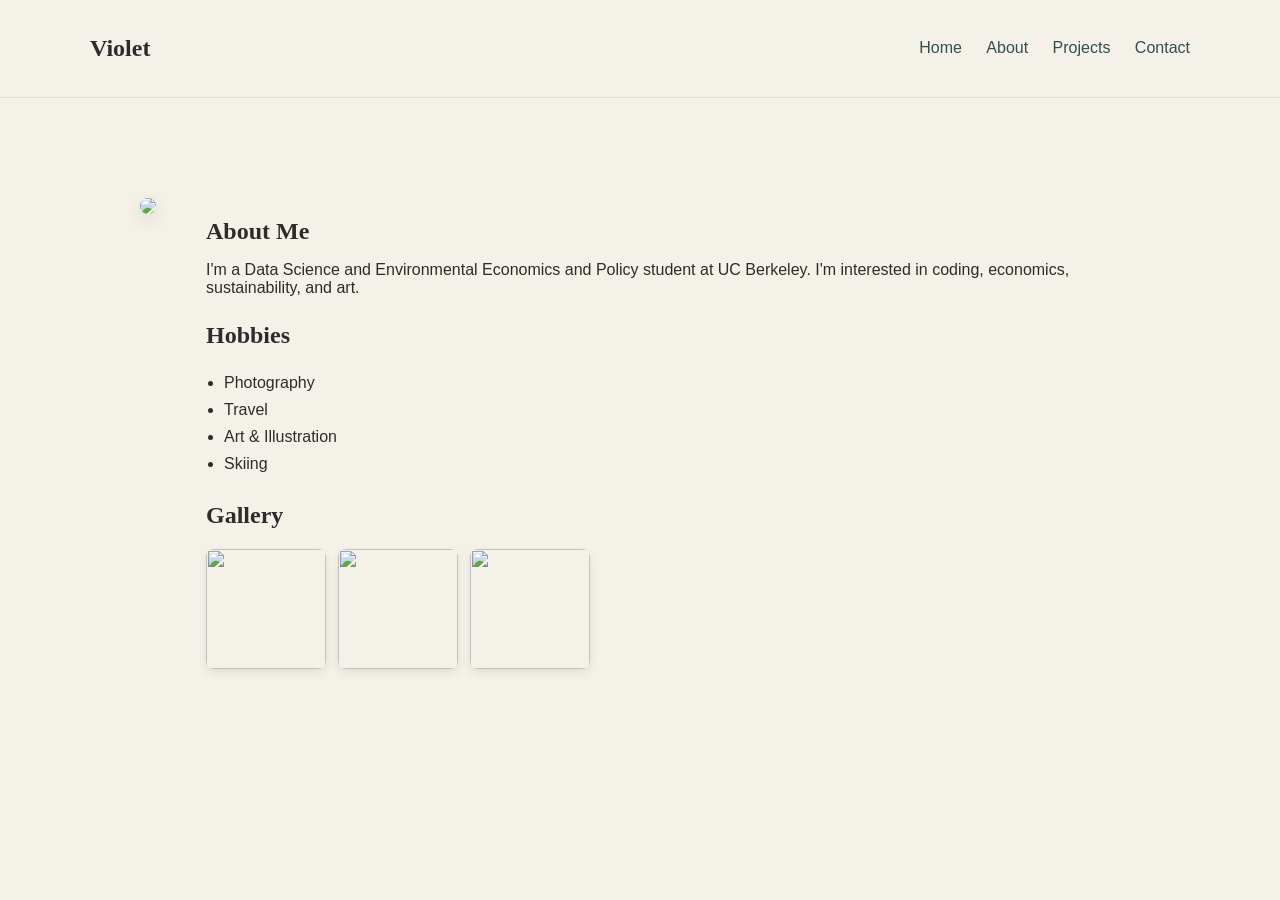
==== about.html @ 05b84b84 "Finished First Version" ====
<!DOCTYPE html>
<html lang="en">
    <head>
        <meta charset="UTF-8">
        <meta name="viewport" content="width=device-width, initial-scale=1.0">
        <title>About Violet</title>
        <link rel="stylesheet" href="style.css">
    </head>

    <body>
        <header class="navbar">
        <div class="nav-container">

        <h2 class="logo">Violet</h2>

        <nav>
        <a href="index.html">Home</a>
        <a href="about.html">About</a>
        <a href="index.html#projects">Projects</a>
        <a href="index.html#contact">Contact</a>
        </nav>

        </div>
        </header>
        <section class="about-container">
            <div class="about-left">
            <img src="images/profile.jpg" class="about-photo">
            </div>
            <div class="about-right">
            <h1>About Me</h1>
            <p>
                I'm a Data Science and Environmental Economics and Policy student at UC Berkeley.
                I'm interested in coding, economics, sustainability, and art.
            </p>
            <h2>Hobbies</h2>
            <ul>
                <li>Photography</li>
                <li>Travel</li>
                <li>Art & Illustration</li>
                <li>Skiing</li>
            </ul>
            <h2>Gallery</h2>
            <div class="gallery">
                <img src="images/hobby1.jpg">
                <img src="images/hobby2.jpg">
                <img src="images/hobby3.jpg">
            </div>
            </div>
        </section>
    </body>
</html>
---- style.css ----
body{
  margin:0;
  font-family: "Inter", sans-serif;
  background:#f4f1e8;
  color:#2c2c2c;
}

.navbar{
  position:sticky;
  top:0;
  background:rgba(244,241,232,0.85);
  backdrop-filter: blur(8px);
  border-bottom:1px solid #ddd;
}

.nav-container{
  max-width:1100px;
  margin:auto;
  display:flex;
  justify-content:space-between;
  align-items:center;
  padding:15px 20px;
}

.logo{
  font-family: Georgia, serif;
  font-weight:600;
}

nav a{
  margin-left:20px;
  text-decoration:none;
  color:#2f4f4f;
  font-weight:500;
}

nav a:hover{
  color:#5c7c74;
}

.hero{
  text-align:center;
  padding:100px 20px 60px 20px;
}

.profile{
  width:170px;
  border-radius:50%;
  margin-bottom:20px;
  border:4px solid white;
  box-shadow:0 5px 20px rgba(0,0,0,0.1);
}

.hero h1{
  font-family: Georgia, serif;
  font-size:42px;
  margin-bottom:10px;
}

.hero p{
  max-width:550px;
  margin:auto;
  line-height:1.6;
}

.socials{
  margin-top:25px;
}

.socials a{
  margin:0 10px;
  text-decoration:none;
  background:#e6ebe6;
  padding:8px 14px;
  border-radius:6px;
  color:#2c2c2c;
  font-size:14px;
}

.socials a:hover{
  background:#cfd8cf;
}

#projects{
  max-width:1100px;
  margin:auto;
  padding:60px 20px;
}

#projects h2{
  font-family: Georgia, serif;
  margin-bottom:30px;
}

.project-grid{
  display:grid;
  grid-template-columns:repeat(auto-fit,minmax(260px,1fr));
  gap:30px;
}

.project-card{
  background:#faf7f0;
  border:1px solid #ddd;
  border-radius:10px;
  padding:18px;
  box-shadow:0 4px 14px rgba(0,0,0,0.08);
  transition:0.25s;
}

.project-card:hover{
  transform:translateY(-4px);
  box-shadow:0 10px 22px rgba(0,0,0,0.12);
}

.project-card img{
  width:100%;
  border-radius:8px;
  margin-bottom:12px;
}

.project-card h3{
  font-family: Georgia, serif;
  margin-bottom:8px;
}

.project-card ul{
  padding-left:18px;
  line-height:1.6;
}

#contact{
  background:#eef3ef;
  padding:60px 20px;
}

#contact h2{
  text-align:center;
  font-family: Georgia, serif;
  margin-bottom:25px;
}

form{
  max-width:500px;
  margin:auto;
  display:flex;
  flex-direction:column;
  gap:12px;
}

input, textarea{
  padding:10px;
  border-radius:6px;
  border:1px solid #ccc;
  font-family:inherit;
}

textarea{
  height:120px;
}

button{
  padding:12px;
  border:none;
  border-radius:6px;
  background:#4f6f64;
  color:white;
  font-size:15px;
  cursor:pointer;
}

button:hover{
  background:#3f5b52;
}

.about-container{
  max-width:1000px;
  margin:80px auto;
  display:flex;
  gap:50px;
  padding:20px;
  align-items:flex-start;
}

.about-photo{
  width:240px;
  border-radius:12px;
  box-shadow:0 6px 20px rgba(0,0,0,0.12);
}

.about-right{
  flex:1;
}

.about-right h1{
  font-family: Georgia, serif;
  margin-bottom:15px;
}

.about-right h2{
  margin-top:25px;
  font-family: Georgia, serif;
}

.about-right ul{
  padding-left:18px;
  line-height:1.7;
}

.gallery{
  display:flex;
  gap:12px;
  margin-top:15px;
}

.gallery img{
  width:120px;
  height:120px;
  object-fit:cover;
  border-radius:8px;
  box-shadow:0 4px 10px rgba(0,0,0,0.08);
  transition:0.2s;
}

.gallery img:hover{
  transform:scale(1.05);
}
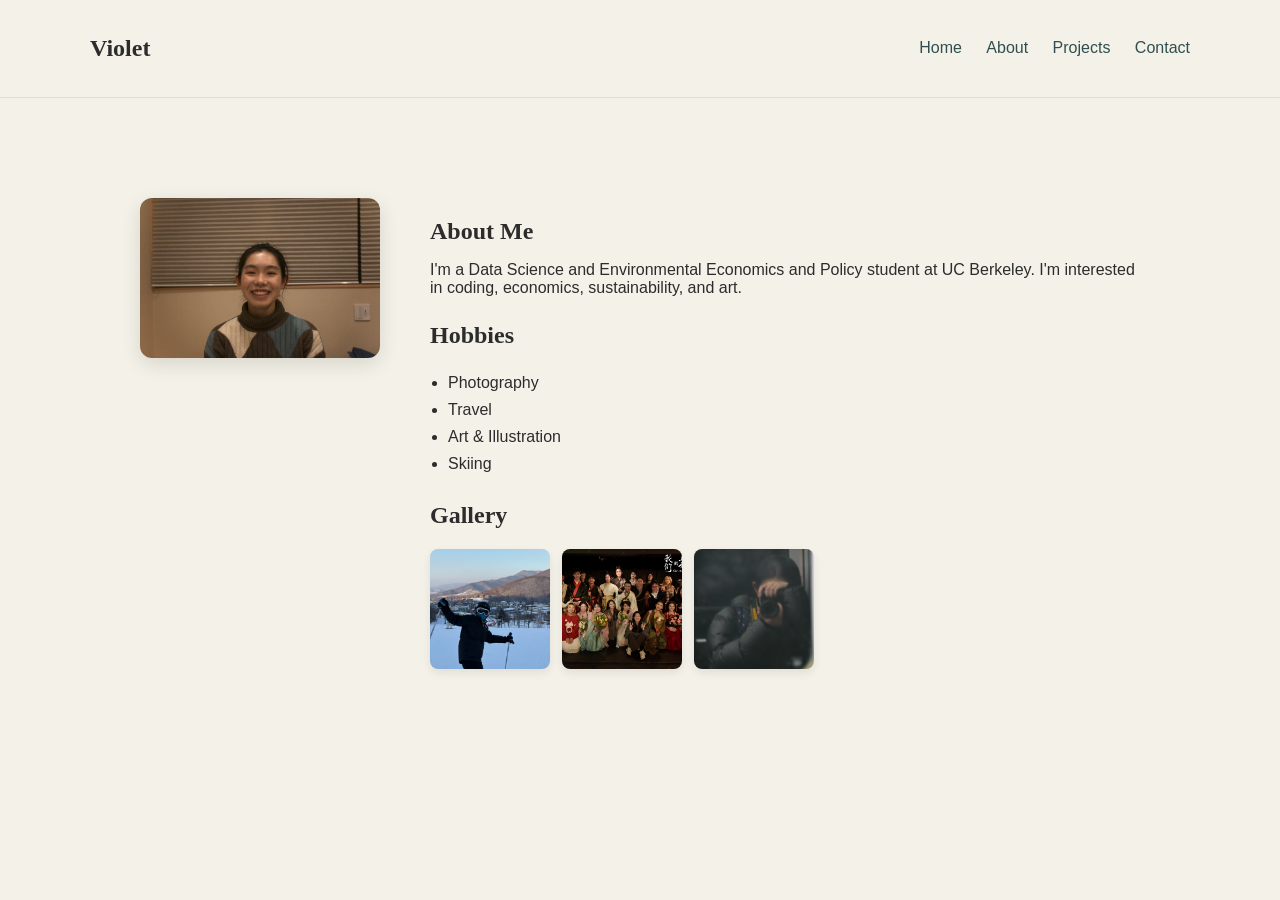
==== commit e8eb6834: "Finished Second Version" ====
--- a/about.html
+++ b/about.html
@@ -24,7 +24,7 @@
         </header>
         <section class="about-container">
             <div class="about-left">
-            <img src="images/profile.jpg" class="about-photo">
+            <img src="profile.jpg" class="about-photo">
             </div>
             <div class="about-right">
             <h1>About Me</h1>
@@ -41,9 +41,9 @@
             </ul>
             <h2>Gallery</h2>
             <div class="gallery">
-                <img src="images/hobby1.jpg">
-                <img src="images/hobby2.jpg">
-                <img src="images/hobby3.jpg">
+                <img src="hobby1.jpg">
+                <img src="hobby2.jpg">
+                <img src="hobby3.jpg">
             </div>
             </div>
         </section>
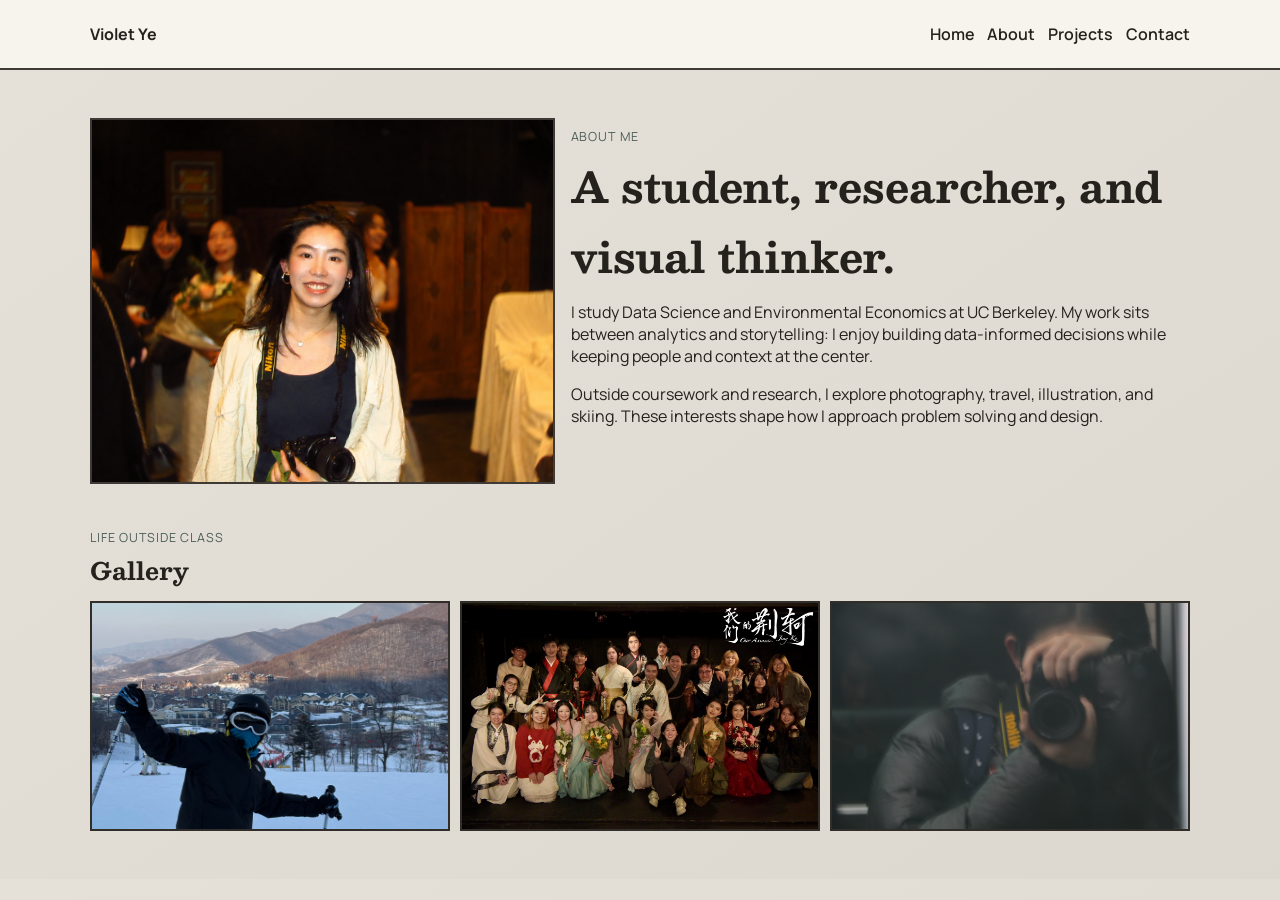
==== commit 986e5282: "Update profile headshot" ====
--- a/about.html
+++ b/about.html
@@ -1,51 +1,56 @@
-<!DOCTYPE html>
-<html lang="en">
-    <head>
-        <meta charset="UTF-8">
-        <meta name="viewport" content="width=device-width, initial-scale=1.0">
-        <title>About Violet</title>
-        <link rel="stylesheet" href="style.css">
-    </head>
-
-    <body>
-        <header class="navbar">
-        <div class="nav-container">
-
-        <h2 class="logo">Violet</h2>
-
-        <nav>
-        <a href="index.html">Home</a>
-        <a href="about.html">About</a>
-        <a href="index.html#projects">Projects</a>
-        <a href="index.html#contact">Contact</a>
-        </nav>
-
-        </div>
-        </header>
-        <section class="about-container">
-            <div class="about-left">
-            <img src="profile.jpg" class="about-photo">
-            </div>
-            <div class="about-right">
-            <h1>About Me</h1>
-            <p>
-                I'm a Data Science and Environmental Economics and Policy student at UC Berkeley.
-                I'm interested in coding, economics, sustainability, and art.
-            </p>
-            <h2>Hobbies</h2>
-            <ul>
-                <li>Photography</li>
-                <li>Travel</li>
-                <li>Art & Illustration</li>
-                <li>Skiing</li>
-            </ul>
-            <h2>Gallery</h2>
-            <div class="gallery">
-                <img src="hobby1.jpg">
-                <img src="hobby2.jpg">
-                <img src="hobby3.jpg">
-            </div>
-            </div>
-        </section>
-    </body>
-</html>
+<!DOCTYPE html>
+<html lang="en">
+  <head>
+    <meta charset="UTF-8">
+    <meta name="viewport" content="width=device-width, initial-scale=1.0">
+    <title>About Violet Ye</title>
+    <meta name="description" content="Learn more about Violet Ye's background, interests, and creative perspective.">
+    <link rel="stylesheet" href="style.css">
+    <script defer src="script.js"></script>
+  </head>
+  <body>
+    <header class="navbar">
+      <div class="nav-container">
+        <a class="logo" href="index.html">Violet Ye</a>
+        <nav class="nav-links" aria-label="Main navigation">
+          <a href="index.html">Home</a>
+          <a href="about.html">About</a>
+          <a href="index.html#vault">Projects</a>
+          <a href="index.html#contact">Contact</a>
+        </nav>
+      </div>
+    </header>
+
+    <main>
+      <section class="about-container reveal">
+        <div class="about-left">
+          <img src="Daily Headshot2.jpg" alt="Violet Ye portrait" class="about-photo">
+        </div>
+        <div class="about-right">
+          <p class="eyebrow">About Me</p>
+          <h1>A student, researcher, and visual thinker.</h1>
+          <p>
+            I study Data Science and Environmental Economics at UC Berkeley. My work sits between analytics and storytelling:
+            I enjoy building data-informed decisions while keeping people and context at the center.
+          </p>
+          <p>
+            Outside coursework and research, I explore photography, travel, illustration, and skiing.
+            These interests shape how I approach problem solving and design.
+          </p>
+        </div>
+      </section>
+
+      <section class="section reveal">
+        <div class="section-head">
+          <p class="eyebrow">Life Outside Class</p>
+          <h2>Gallery</h2>
+        </div>
+        <div class="gallery">
+          <img src="hobby1.jpg" alt="Hobby photo 1">
+          <img src="hobby2.jpg" alt="Hobby photo 2">
+          <img src="hobby3.jpg" alt="Hobby photo 3">
+        </div>
+      </section>
+    </main>
+  </body>
+</html>
--- a/style.css
+++ b/style.css
@@ -1,226 +1,472 @@
-body{
-  margin:0;
-  font-family: "Inter", sans-serif;
-  background:#f4f1e8;
-  color:#2c2c2c;
-}
-
-.navbar{
-  position:sticky;
-  top:0;
-  background:rgba(244,241,232,0.85);
-  backdrop-filter: blur(8px);
-  border-bottom:1px solid #ddd;
-}
-
-.nav-container{
-  max-width:1100px;
-  margin:auto;
-  display:flex;
-  justify-content:space-between;
-  align-items:center;
-  padding:15px 20px;
-}
-
-.logo{
-  font-family: Georgia, serif;
-  font-weight:600;
-}
-
-nav a{
-  margin-left:20px;
-  text-decoration:none;
-  color:#2f4f4f;
-  font-weight:500;
-}
-
-nav a:hover{
-  color:#5c7c74;
-}
-
-.hero{
-  text-align:center;
-  padding:100px 20px 60px 20px;
-}
-
-.profile{
-  width:170px;
-  border-radius:50%;
-  margin-bottom:20px;
-  border:4px solid white;
-  box-shadow:0 5px 20px rgba(0,0,0,0.1);
-}
-
-.hero h1{
-  font-family: Georgia, serif;
-  font-size:42px;
-  margin-bottom:10px;
-}
-
-.hero p{
-  max-width:550px;
-  margin:auto;
-  line-height:1.6;
-}
-
-.socials{
-  margin-top:25px;
-}
-
-.socials a{
-  margin:0 10px;
-  text-decoration:none;
-  background:#e6ebe6;
-  padding:8px 14px;
-  border-radius:6px;
-  color:#2c2c2c;
-  font-size:14px;
-}
-
-.socials a:hover{
-  background:#cfd8cf;
-}
-
-#projects{
-  max-width:1100px;
-  margin:auto;
-  padding:60px 20px;
-}
-
-#projects h2{
-  font-family: Georgia, serif;
-  margin-bottom:30px;
-}
-
-.project-grid{
-  display:grid;
-  grid-template-columns:repeat(auto-fit,minmax(260px,1fr));
-  gap:30px;
-}
-
-.project-card{
-  background:#faf7f0;
-  border:1px solid #ddd;
-  border-radius:10px;
-  padding:18px;
-  box-shadow:0 4px 14px rgba(0,0,0,0.08);
-  transition:0.25s;
-}
-
-.project-card:hover{
-  transform:translateY(-4px);
-  box-shadow:0 10px 22px rgba(0,0,0,0.12);
-}
-
-.project-card img{
-  width:100%;
-  border-radius:8px;
-  margin-bottom:12px;
-}
-
-.project-card h3{
-  font-family: Georgia, serif;
-  margin-bottom:8px;
-}
-
-.project-card ul{
-  padding-left:18px;
-  line-height:1.6;
-}
-
-#contact{
-  background:#eef3ef;
-  padding:60px 20px;
-}
-
-#contact h2{
-  text-align:center;
-  font-family: Georgia, serif;
-  margin-bottom:25px;
-}
-
-form{
-  max-width:500px;
-  margin:auto;
-  display:flex;
-  flex-direction:column;
-  gap:12px;
-}
-
-input, textarea{
-  padding:10px;
-  border-radius:6px;
-  border:1px solid #ccc;
-  font-family:inherit;
-}
-
-textarea{
-  height:120px;
-}
-
-button{
-  padding:12px;
-  border:none;
-  border-radius:6px;
-  background:#4f6f64;
-  color:white;
-  font-size:15px;
-  cursor:pointer;
-}
-
-button:hover{
-  background:#3f5b52;
-}
-
-.about-container{
-  max-width:1000px;
-  margin:80px auto;
-  display:flex;
-  gap:50px;
-  padding:20px;
-  align-items:flex-start;
-}
-
-.about-photo{
-  width:240px;
-  border-radius:12px;
-  box-shadow:0 6px 20px rgba(0,0,0,0.12);
-}
-
-.about-right{
-  flex:1;
-}
-
-.about-right h1{
-  font-family: Georgia, serif;
-  margin-bottom:15px;
-}
-
-.about-right h2{
-  margin-top:25px;
-  font-family: Georgia, serif;
-}
-
-.about-right ul{
-  padding-left:18px;
-  line-height:1.7;
-}
-
-.gallery{
-  display:flex;
-  gap:12px;
-  margin-top:15px;
-}
-
-.gallery img{
-  width:120px;
-  height:120px;
-  object-fit:cover;
-  border-radius:8px;
-  box-shadow:0 4px 10px rgba(0,0,0,0.08);
-  transition:0.2s;
-}
-
-.gallery img:hover{
-  transform:scale(1.05);
-}
+@import url("https://fonts.googleapis.com/css2?family=Besley:ital,wght@0,500;0,700;1,400&family=Manrope:wght@400;500;600;700&display=swap");
+
+:root {
+  --bg: #e4e0d8;
+  --paper: #f7f4ee;
+  --ink: #25211d;
+  --muted: #766f67;
+  --line: #3f3a35;
+  --green: #245f5a;
+  --green-soft: #dbe6e2;
+  --deep: #1e1b19;
+  --red-soft: #e6c7c7;
+  --gold-soft: #ebddba;
+  --blue-soft: #c7d3e6;
+}
+
+* {
+  box-sizing: border-box;
+}
+
+html {
+  scroll-behavior: smooth;
+}
+
+body {
+  margin: 0;
+  background: linear-gradient(145deg, #e5e1d9 0%, #ddd8cf 100%);
+  color: var(--ink);
+  font-family: "Manrope", sans-serif;
+}
+
+h1,
+h2,
+h3,
+h4 {
+  margin: 0;
+  font-family: "Besley", serif;
+}
+
+.dashboard-shell {
+  min-height: 100vh;
+  display: grid;
+  grid-template-columns: 230px minmax(0, 1fr);
+  gap: 0.9rem;
+  padding: 0.9rem;
+}
+
+.sidebar {
+  background: linear-gradient(180deg, #2f6a64 0%, #295e58 100%);
+  color: #f3f1ec;
+  border: 2px solid #213f3c;
+  padding: 1.1rem;
+  display: flex;
+  flex-direction: column;
+  min-height: calc(100vh - 1.8rem);
+}
+
+.brand h1 {
+  font-size: 1.5rem;
+}
+
+.brand p {
+  margin: 0.2rem 0 0;
+  color: #b7ccc6;
+  font-size: 0.78rem;
+  letter-spacing: 0.08em;
+  text-transform: uppercase;
+}
+
+.side-nav {
+  margin-top: 1.3rem;
+  display: grid;
+  gap: 0.32rem;
+}
+
+.side-nav a {
+  color: #eef3f1;
+  text-decoration: none;
+  font-weight: 600;
+  font-size: 0.93rem;
+  border: 1px solid transparent;
+  padding: 0.55rem 0.6rem;
+}
+
+.side-nav a:hover {
+  border-color: #b3c8c1;
+  background: rgba(255, 255, 255, 0.06);
+}
+
+.side-cta {
+  margin-top: auto;
+  text-decoration: none;
+  color: #eff4f2;
+  border: 1px solid #8fb2ab;
+  text-align: center;
+  padding: 0.62rem 0.8rem;
+  font-weight: 700;
+  font-size: 0.86rem;
+}
+
+.dashboard-main {
+  display: grid;
+  gap: 0.75rem;
+}
+
+.top-head,
+.panel,
+.metric-card {
+  background: var(--paper);
+  border: 2px solid var(--line);
+}
+
+.top-head {
+  padding: 1rem 1.1rem;
+  display: flex;
+  justify-content: space-between;
+  align-items: center;
+  gap: 0.9rem;
+}
+
+.kicker {
+  margin: 0;
+  color: var(--muted);
+  font-size: 0.76rem;
+  font-style: italic;
+}
+
+.top-head h2 {
+  margin-top: 0.25rem;
+  font-size: clamp(1.15rem, 2.4vw, 2rem);
+}
+
+.head-actions {
+  display: flex;
+  gap: 0.5rem;
+}
+
+.vault-btn {
+  text-decoration: none;
+  border: 2px solid #1c1a17;
+  background: #1d1a18;
+  color: #f8f4ee;
+  font-weight: 700;
+  font-size: 0.8rem;
+  padding: 0.55rem 0.75rem;
+  cursor: pointer;
+}
+
+.vault-btn-light {
+  background: transparent;
+  color: #1c1a17;
+}
+
+.metric-grid {
+  display: grid;
+  grid-template-columns: repeat(4, minmax(0, 1fr));
+  gap: 0.62rem;
+}
+
+.metric-card {
+  padding: 0.82rem 0.85rem;
+}
+
+.metric-dark {
+  background: linear-gradient(135deg, #24201e 0%, #1a2624 100%);
+  color: #f2ece4;
+}
+
+.metric-label {
+  margin: 0;
+  font-size: 0.76rem;
+  color: var(--muted);
+  text-transform: uppercase;
+  letter-spacing: 0.04em;
+}
+
+.metric-dark .metric-label {
+  color: #b4c7c3;
+}
+
+.metric-card h3 {
+  margin-top: 0.32rem;
+  font-size: 1.3rem;
+}
+
+.metric-sub {
+  margin: 0.22rem 0 0;
+  font-size: 0.84rem;
+}
+
+.panel-row {
+  display: grid;
+  grid-template-columns: minmax(0, 2fr) minmax(0, 1fr);
+  gap: 0.62rem;
+}
+
+.panel {
+  padding: 0.9rem;
+}
+
+.panel-head {
+  margin-bottom: 0.8rem;
+  border-bottom: 1px dashed #797166;
+  padding-bottom: 0.5rem;
+}
+
+.panel-head h3 {
+  font-size: 1.2rem;
+}
+
+.ledger-list {
+  display: grid;
+  gap: 0.65rem;
+}
+
+.ledger-item {
+  border: 1px solid #9f9688;
+  background: #f2efe8;
+  padding: 0.68rem;
+}
+
+.entry-title {
+  margin: 0;
+  font-weight: 700;
+}
+
+.entry-meta {
+  margin: 0.15rem 0 0;
+  color: #666056;
+  font-size: 0.82rem;
+}
+
+.entry-note {
+  margin: 0.35rem 0 0;
+  font-size: 0.9rem;
+}
+
+.log-list {
+  margin: 0;
+  padding: 0;
+  list-style: none;
+  border: 1px solid #90887b;
+}
+
+.log-list li {
+  display: flex;
+  justify-content: space-between;
+  gap: 0.6rem;
+  padding: 0.56rem 0.62rem;
+  border-bottom: 1px solid #d7d0c3;
+  font-size: 0.86rem;
+}
+
+.log-list b {
+  color: #2f635e;
+}
+
+.bar-group {
+  display: grid;
+  gap: 0.75rem;
+}
+
+.bar-label {
+  display: block;
+  font-size: 0.84rem;
+  margin-bottom: 0.33rem;
+  color: #544d44;
+}
+
+.bar-track {
+  width: 100%;
+  height: 18px;
+  border: 1px solid #7e7668;
+  background: #efe9dd;
+}
+
+.bar-track i {
+  display: block;
+  height: 100%;
+  background: linear-gradient(90deg, #2a6b65 0%, #417f78 100%);
+}
+
+.vault-grid {
+  display: grid;
+  grid-template-columns: repeat(3, minmax(0, 1fr));
+  gap: 0.62rem;
+}
+
+.vault-grid article {
+  border: 1px solid #9d9589;
+  padding: 0.7rem;
+  background: #f2eee7;
+}
+
+.vault-grid h4 {
+  font-size: 1rem;
+}
+
+.vault-grid p {
+  margin: 0.35rem 0 0;
+  font-size: 0.88rem;
+}
+
+.contact-form {
+  display: grid;
+  gap: 0.46rem;
+}
+
+.contact-form label {
+  font-size: 0.84rem;
+  color: #4f483f;
+  font-weight: 700;
+}
+
+.contact-form input,
+.contact-form textarea {
+  width: 100%;
+  border: 1px solid #7c7367;
+  background: #f8f5ef;
+  padding: 0.58rem 0.64rem;
+  font: inherit;
+}
+
+.contact-form textarea {
+  min-height: 120px;
+  resize: vertical;
+}
+
+.form-status {
+  margin: 0.28rem 0 0;
+  min-height: 1.2em;
+  font-size: 0.86rem;
+}
+
+.reveal {
+  opacity: 0;
+  transform: translateY(18px);
+  transition: opacity 0.45s ease, transform 0.45s ease;
+}
+
+.reveal.visible {
+  opacity: 1;
+  transform: translateY(0);
+}
+
+.navbar {
+  background: var(--paper);
+  border-bottom: 2px solid var(--line);
+}
+
+.nav-container {
+  width: min(1100px, calc(100% - 2rem));
+  margin: 0 auto;
+  min-height: 68px;
+  display: flex;
+  justify-content: space-between;
+  align-items: center;
+}
+
+.logo {
+  text-decoration: none;
+  color: var(--ink);
+  font-weight: 700;
+}
+
+.nav-links {
+  display: flex;
+  gap: 0.8rem;
+}
+
+.nav-links a {
+  text-decoration: none;
+  color: var(--ink);
+  font-weight: 600;
+}
+
+main {
+  width: min(1100px, calc(100% - 2rem));
+  margin: 0 auto;
+}
+
+.about-container {
+  padding: 3rem 0 1.5rem;
+  display: grid;
+  grid-template-columns: minmax(0, 0.9fr) minmax(0, 1.2fr);
+  gap: 1rem;
+}
+
+.about-photo {
+  width: 100%;
+  border: 2px solid var(--line);
+}
+
+.eyebrow {
+  margin: 0;
+  text-transform: uppercase;
+  letter-spacing: 0.07em;
+  color: #4c5f58;
+  font-size: 0.78rem;
+}
+
+.about-right h1 {
+  margin-top: 0.4rem;
+  font-size: clamp(1.6rem, 3.3vw, 2.6rem);
+}
+
+.about-right p {
+  margin-top: 0.6rem;
+}
+
+.section {
+  padding: 1rem 0 3rem;
+}
+
+.section-head h2 {
+  margin-top: 0.25rem;
+}
+
+.gallery {
+  margin-top: 0.7rem;
+  display: grid;
+  grid-template-columns: repeat(3, minmax(0, 1fr));
+  gap: 0.65rem;
+}
+
+.gallery img {
+  width: 100%;
+  height: 230px;
+  object-fit: cover;
+  border: 2px solid #312d28;
+}
+
+@media (max-width: 1100px) {
+  .dashboard-shell {
+    grid-template-columns: 1fr;
+  }
+
+  .sidebar {
+    min-height: auto;
+  }
+
+  .metric-grid {
+    grid-template-columns: repeat(2, minmax(0, 1fr));
+  }
+}
+
+@media (max-width: 760px) {
+  .panel-row {
+    grid-template-columns: 1fr;
+  }
+
+  .vault-grid {
+    grid-template-columns: 1fr;
+  }
+
+  .metric-grid {
+    grid-template-columns: 1fr;
+  }
+
+  .top-head {
+    flex-direction: column;
+    align-items: flex-start;
+  }
+
+  .about-container {
+    grid-template-columns: 1fr;
+  }
+
+  .gallery {
+    grid-template-columns: 1fr;
+  }
+}
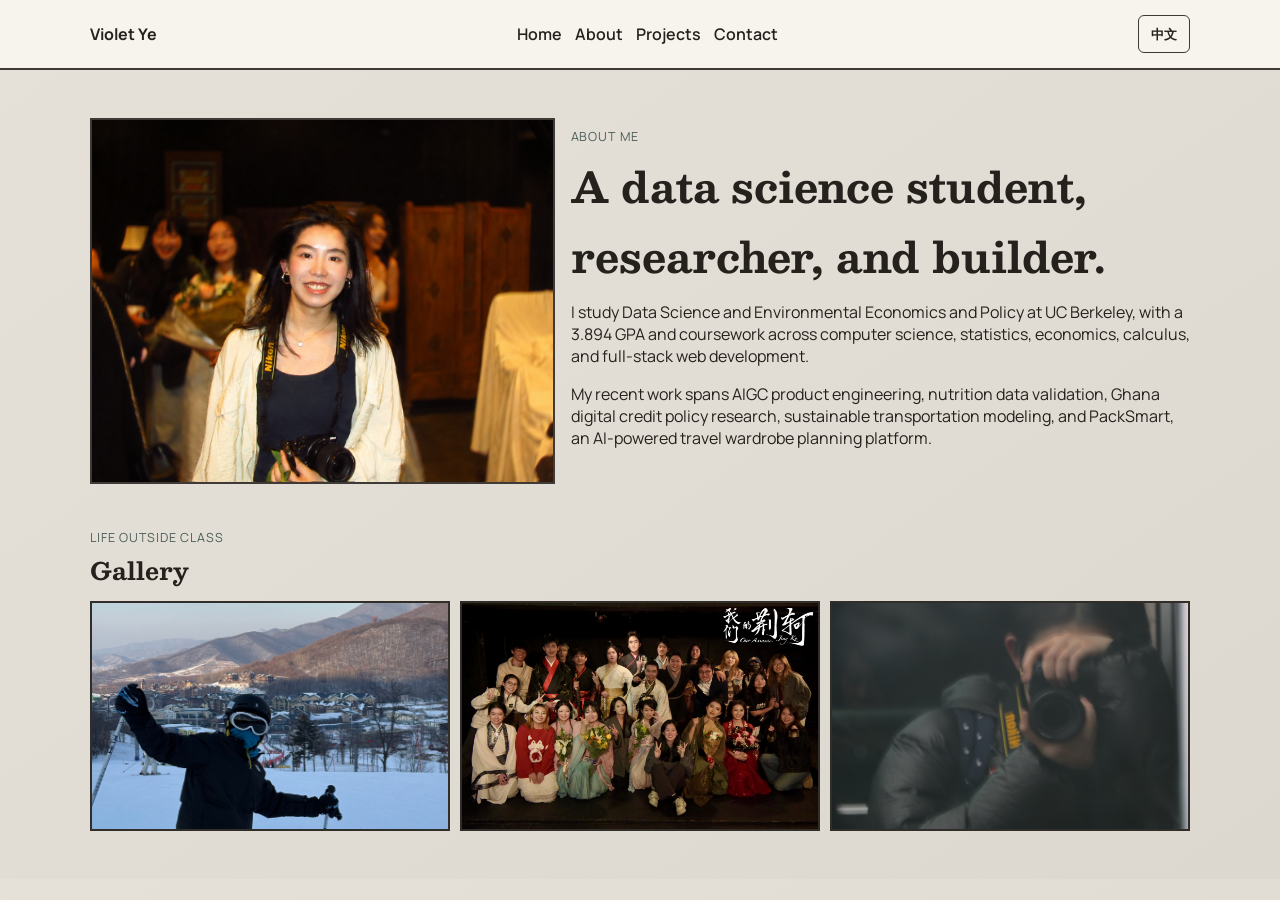
==== commit 36a3e1bf: "Update resume content and downloads" ====
--- a/about.html
+++ b/about.html
@@ -15,8 +15,8 @@
         <nav class="nav-links" aria-label="Main navigation">
           <a href="index.html">Home</a>
           <a href="about.html">About</a>
-          <a href="index.html#vault">Projects</a>
-          <a href="index.html#contact">Contact</a>
+          <a href="projects.html">Projects</a>
+          <a href="contact.html">Contact</a>
         </nav>
       </div>
     </header>
@@ -28,14 +28,14 @@
         </div>
         <div class="about-right">
           <p class="eyebrow">About Me</p>
-          <h1>A student, researcher, and visual thinker.</h1>
+          <h1>A data science student, researcher, and builder.</h1>
           <p>
-            I study Data Science and Environmental Economics at UC Berkeley. My work sits between analytics and storytelling:
-            I enjoy building data-informed decisions while keeping people and context at the center.
+            I study Data Science and Environmental Economics and Policy at UC Berkeley, with a 3.894 GPA and coursework
+            across computer science, statistics, economics, calculus, and full-stack web development.
           </p>
           <p>
-            Outside coursework and research, I explore photography, travel, illustration, and skiing.
-            These interests shape how I approach problem solving and design.
+            My recent work spans AIGC product engineering, nutrition data validation, Ghana digital credit policy research,
+            sustainable transportation modeling, and PackSmart, an AI-powered travel wardrobe planning platform.
           </p>
         </div>
       </section>
--- a/style.css
+++ b/style.css
@@ -49,10 +49,15 @@
   background: linear-gradient(180deg, #2f6a64 0%, #295e58 100%);
   color: #f3f1ec;
   border: 2px solid #213f3c;
+  border-radius: 8px;
+  box-shadow: 0 18px 40px rgba(31, 45, 41, 0.2);
   padding: 1.1rem;
   display: flex;
   flex-direction: column;
   min-height: calc(100vh - 1.8rem);
+  position: sticky;
+  top: 0.9rem;
+  align-self: start;
 }
 
 .brand h1 {
@@ -79,23 +84,84 @@
   font-weight: 600;
   font-size: 0.93rem;
   border: 1px solid transparent;
+  border-radius: 6px;
   padding: 0.55rem 0.6rem;
-}
-
-.side-nav a:hover {
+  position: relative;
+  overflow: hidden;
+  transition: background 0.22s ease, border-color 0.22s ease, transform 0.22s ease;
+}
+
+.side-nav a:hover,
+.side-nav a[aria-current="page"] {
   border-color: #b3c8c1;
   background: rgba(255, 255, 255, 0.06);
 }
 
+.side-nav a[aria-current="page"] {
+  background: rgba(255, 255, 255, 0.12);
+}
+
+.side-nav a.is-clicking {
+  transform: translateX(6px) scale(0.98);
+}
+
 .side-cta {
-  margin-top: auto;
   text-decoration: none;
   color: #eff4f2;
   border: 1px solid #8fb2ab;
+  border-radius: 6px;
   text-align: center;
   padding: 0.62rem 0.8rem;
   font-weight: 700;
   font-size: 0.86rem;
+  transition: background 0.22s ease, transform 0.22s ease;
+}
+
+.side-cta:hover {
+  background: rgba(255, 255, 255, 0.08);
+  transform: translateY(-2px);
+}
+
+.resume-links {
+  margin-top: auto;
+  display: grid;
+  gap: 0.5rem;
+}
+
+.side-cta-secondary {
+  background: rgba(255, 255, 255, 0.08);
+}
+
+.lang-toggle {
+  border: 1px solid #8fb2ab;
+  border-radius: 6px;
+  background: rgba(255, 255, 255, 0.08);
+  color: #eff4f2;
+  font: inherit;
+  font-weight: 700;
+  font-size: 0.84rem;
+  padding: 0.55rem 0.75rem;
+  cursor: pointer;
+  transition: background 0.22s ease, transform 0.22s ease;
+}
+
+.sidebar .lang-toggle {
+  margin-top: 1rem;
+}
+
+.nav-container > .lang-toggle {
+  color: var(--ink);
+  border-color: var(--line);
+  background: transparent;
+}
+
+.lang-toggle:hover {
+  background: rgba(255, 255, 255, 0.16);
+  transform: translateY(-2px);
+}
+
+.nav-container > .lang-toggle:hover {
+  background: var(--green-soft);
 }
 
 .dashboard-main {
@@ -112,8 +178,8 @@
 
 .top-head {
   padding: 1rem 1.1rem;
-  display: flex;
-  justify-content: space-between;
+  display: grid;
+  grid-template-columns: minmax(0, 1fr) 112px auto;
   align-items: center;
   gap: 0.9rem;
 }
@@ -133,6 +199,23 @@
 .head-actions {
   display: flex;
   gap: 0.5rem;
+}
+
+.headshot-card {
+  margin: 0;
+  width: 112px;
+  aspect-ratio: 1;
+  border: 2px solid var(--line);
+  background: #efe9dd;
+  overflow: hidden;
+}
+
+.headshot-card img {
+  width: 100%;
+  height: 100%;
+  display: block;
+  object-fit: cover;
+  object-position: center 28%;
 }
 
 .vault-btn {
@@ -292,6 +375,15 @@
   background: #f2eee7;
 }
 
+.vault-grid img {
+  width: 100%;
+  aspect-ratio: 4 / 3;
+  object-fit: cover;
+  border: 1px solid #9d9589;
+  margin-bottom: 0.62rem;
+  display: block;
+}
+
 .vault-grid h4 {
   font-size: 1rem;
 }
@@ -437,6 +529,7 @@
 
   .sidebar {
     min-height: auto;
+    position: static;
   }
 
   .metric-grid {
@@ -458,8 +551,12 @@
   }
 
   .top-head {
-    flex-direction: column;
     align-items: flex-start;
+    grid-template-columns: 1fr;
+  }
+
+  .headshot-card {
+    width: min(180px, 100%);
   }
 
   .about-container {
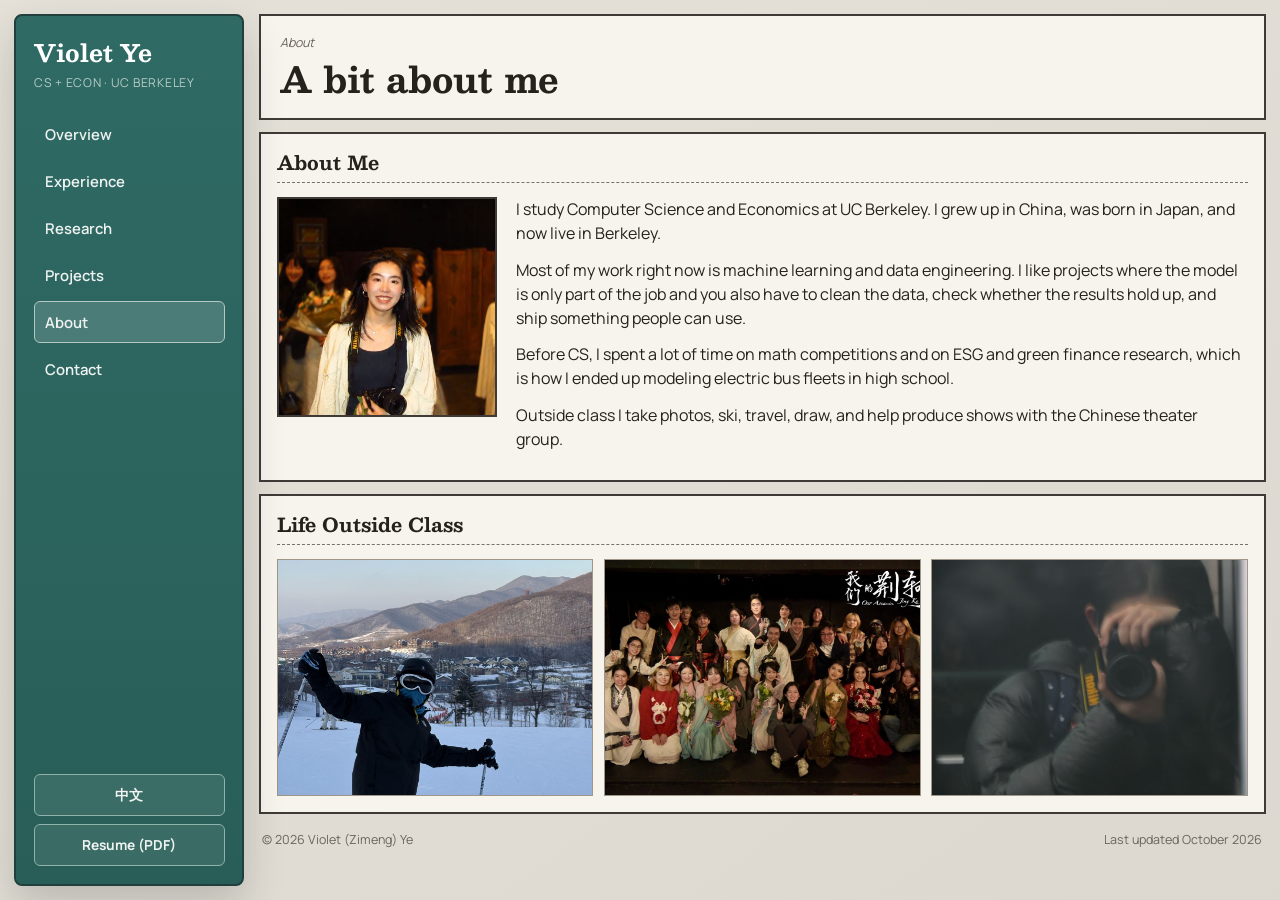
==== commit c44971ca: "Update site to current resume and fix layout and language toggle bugs" ====
--- a/about.html
+++ b/about.html
@@ -3,54 +3,69 @@
   <head>
     <meta charset="UTF-8">
     <meta name="viewport" content="width=device-width, initial-scale=1.0">
-    <title>About Violet Ye</title>
-    <meta name="description" content="Learn more about Violet Ye's background, interests, and creative perspective.">
+    <title data-zh="关于 | 叶梓萌">About | Violet Ye</title>
+    <meta name="description" content="About Violet Ye, a UC Berkeley student in Computer Science and Economics.">
+    <link rel="preconnect" href="https://fonts.googleapis.com">
+    <link rel="preconnect" href="https://fonts.gstatic.com" crossorigin>
+    <link rel="stylesheet" href="https://fonts.googleapis.com/css2?family=Besley:ital,wght@0,500;0,700;1,400&family=Manrope:wght@400;500;600;700&display=swap">
     <link rel="stylesheet" href="style.css">
+    <script>document.documentElement.classList.add("js");try{if(localStorage.getItem("violet-language")==="zh")document.documentElement.classList.add("lang-pending")}catch(e){}</script>
     <script defer src="script.js"></script>
   </head>
   <body>
-    <header class="navbar">
-      <div class="nav-container">
-        <a class="logo" href="index.html">Violet Ye</a>
-        <nav class="nav-links" aria-label="Main navigation">
-          <a href="index.html">Home</a>
-          <a href="about.html">About</a>
-          <a href="projects.html">Projects</a>
-          <a href="contact.html">Contact</a>
+    <div class="dashboard-shell">
+      <aside class="sidebar">
+        <div class="brand">
+          <a class="brand-name" href="index.html">Violet Ye</a>
+          <p data-zh="计算机 + 经济 · 加州大学伯克利分校">CS + Econ · UC Berkeley</p>
+        </div>
+        <nav class="side-nav" aria-label="Main navigation">
+          <a href="index.html" data-zh="概览">Overview</a>
+          <a href="experience.html" data-zh="经历">Experience</a>
+          <a href="research.html" data-zh="研究">Research</a>
+          <a href="projects.html" data-zh="项目">Projects</a>
+          <a href="about.html" aria-current="page" data-zh="关于">About</a>
+          <a href="contact.html" data-zh="联系">Contact</a>
         </nav>
-      </div>
-    </header>
+        <div class="side-tools">
+          <button class="lang-toggle" type="button" aria-label="Switch language">中文</button>
+          <a class="side-cta" href="resume.pdf" target="_blank" rel="noopener" data-zh="简历 (PDF)">Resume (PDF)</a>
+        </div>
+      </aside>
 
-    <main>
-      <section class="about-container reveal">
-        <div class="about-left">
-          <img src="Daily Headshot2.jpg" alt="Violet Ye portrait" class="about-photo">
-        </div>
-        <div class="about-right">
-          <p class="eyebrow">About Me</p>
-          <h1>A data science student, researcher, and builder.</h1>
-          <p>
-            I study Data Science and Environmental Economics and Policy at UC Berkeley, with a 3.894 GPA and coursework
-            across computer science, statistics, economics, calculus, and full-stack web development.
-          </p>
-          <p>
-            My recent work spans AIGC product engineering, nutrition data validation, Ghana digital credit policy research,
-            sustainable transportation modeling, and PackSmart, an AI-powered travel wardrobe planning platform.
-          </p>
-        </div>
-      </section>
+      <main class="dashboard-main">
+        <header class="top-head reveal">
+          <div>
+            <p class="kicker" data-zh="关于">About</p>
+            <h1 data-zh="关于我">A bit about me</h1>
+          </div>
+        </header>
+        <section class="panel reveal">
+          <div class="panel-head"><h2 data-zh="关于我">About Me</h2></div>
+          <div class="about-grid">
+            <img class="about-photo" src="images/headshot.jpg" alt="Portrait of Violet Ye" width="400" height="400">
+            <div class="about-text">
+              <p data-zh="我是加州大学伯克利分校的学生，学计算机和经济。我在日本出生，在中国长大，现在住在伯克利。">I study Computer Science and Economics at UC Berkeley. I grew up in China, was born in Japan, and now live in Berkeley.</p>
+              <p data-zh="我现在主要做机器学习和数据工程。我喜欢那种模型只是一部分的项目，还得清洗数据、检查结果到底靠不靠谱，最后做出别人真的能用的东西。">Most of my work right now is machine learning and data engineering. I like projects where the model is only part of the job and you also have to clean the data, check whether the results hold up, and ship something people can use.</p>
+              <p data-zh="在学计算机之前，我花了很多时间在数学竞赛和 ESG、绿色金融研究上，高中时也因此做了电动公交车队的建模。">Before CS, I spent a lot of time on math competitions and on ESG and green finance research, which is how I ended up modeling electric bus fleets in high school.</p>
+              <p data-zh="课外我喜欢摄影、滑雪、旅行、画画，也在中文戏剧社做制作。">Outside class I take photos, ski, travel, draw, and help produce shows with the Chinese theater group.</p>
+            </div>
+          </div>
+        </section>
+        <section class="panel reveal">
+          <div class="panel-head"><h2 data-zh="课堂之外">Life Outside Class</h2></div>
+          <div class="gallery">
+            <img src="images/ski.jpg" alt="Skiing on a snowy mountain" width="1200" height="1600" loading="lazy">
+            <img src="images/theater.jpg" alt="Theater group cast photo after a show" width="1200" height="800" loading="lazy">
+            <img src="images/camera.jpg" alt="Taking photos with a camera" width="1080" height="1620" loading="lazy">
+          </div>
+        </section>
 
-      <section class="section reveal">
-        <div class="section-head">
-          <p class="eyebrow">Life Outside Class</p>
-          <h2>Gallery</h2>
-        </div>
-        <div class="gallery">
-          <img src="hobby1.jpg" alt="Hobby photo 1">
-          <img src="hobby2.jpg" alt="Hobby photo 2">
-          <img src="hobby3.jpg" alt="Hobby photo 3">
-        </div>
-      </section>
-    </main>
+        <footer class="site-foot">
+          <span>© 2026 Violet (Zimeng) Ye</span>
+          <span><span data-zh="最后更新于 2026 年 10 月">Last updated October 2026</span></span>
+        </footer>
+      </main>
+    </div>
   </body>
 </html>
--- a/style.css
+++ b/style.css
@@ -1,48 +1,48 @@
-@import url("https://fonts.googleapis.com/css2?family=Besley:ital,wght@0,500;0,700;1,400&family=Manrope:wght@400;500;600;700&display=swap");
-
 :root {
   --bg: #e4e0d8;
   --paper: #f7f4ee;
+  --paper-2: #f2efe8;
   --ink: #25211d;
-  --muted: #766f67;
+  --muted: #6b645c;
   --line: #3f3a35;
   --green: #245f5a;
   --green-soft: #dbe6e2;
-  --deep: #1e1b19;
-  --red-soft: #e6c7c7;
-  --gold-soft: #ebddba;
-  --blue-soft: #c7d3e6;
-}
-
-* {
-  box-sizing: border-box;
-}
-
-html {
-  scroll-behavior: smooth;
-}
+}
+
+* { box-sizing: border-box; }
+
+html { scroll-behavior: smooth; }
 
 body {
   margin: 0;
   background: linear-gradient(145deg, #e5e1d9 0%, #ddd8cf 100%);
   color: var(--ink);
-  font-family: "Manrope", sans-serif;
-}
-
-h1,
-h2,
-h3,
-h4 {
-  margin: 0;
-  font-family: "Besley", serif;
-}
-
+  font-family: "Manrope", system-ui, -apple-system, "Segoe UI", "PingFang SC", "Microsoft YaHei", sans-serif;
+  line-height: 1.5;
+}
+
+h1, h2, h3, h4 {
+  margin: 0;
+  font-family: "Besley", Georgia, "Songti SC", serif;
+  line-height: 1.25;
+}
+
+img { max-width: 100%; display: block; }
+
+a { color: var(--green); }
+a:hover { color: #173f3b; }
+
+:focus-visible { outline: 2px solid var(--green); outline-offset: 2px; }
+
+/* ---------- layout ---------- */
 .dashboard-shell {
   min-height: 100vh;
   display: grid;
   grid-template-columns: 230px minmax(0, 1fr);
   gap: 0.9rem;
   padding: 0.9rem;
+  max-width: 1400px;
+  margin: 0 auto;
 }
 
 .sidebar {
@@ -54,21 +54,24 @@
   padding: 1.1rem;
   display: flex;
   flex-direction: column;
-  min-height: calc(100vh - 1.8rem);
+  height: calc(100vh - 1.8rem);
   position: sticky;
   top: 0.9rem;
-  align-self: start;
-}
-
-.brand h1 {
+}
+
+.brand-name {
+  font-family: "Besley", Georgia, serif;
+  font-weight: 700;
   font-size: 1.5rem;
+  color: #fff;
+  text-decoration: none;
 }
 
 .brand p {
-  margin: 0.2rem 0 0;
+  margin: 0.25rem 0 0;
   color: #b7ccc6;
-  font-size: 0.78rem;
-  letter-spacing: 0.08em;
+  font-size: 0.76rem;
+  letter-spacing: 0.06em;
   text-transform: uppercase;
 }
 
@@ -86,89 +89,46 @@
   border: 1px solid transparent;
   border-radius: 6px;
   padding: 0.55rem 0.6rem;
-  position: relative;
-  overflow: hidden;
-  transition: background 0.22s ease, border-color 0.22s ease, transform 0.22s ease;
-}
-
-.side-nav a:hover,
-.side-nav a[aria-current="page"] {
-  border-color: #b3c8c1;
-  background: rgba(255, 255, 255, 0.06);
-}
-
-.side-nav a[aria-current="page"] {
-  background: rgba(255, 255, 255, 0.12);
-}
-
-.side-nav a.is-clicking {
-  transform: translateX(6px) scale(0.98);
-}
-
-.side-cta {
+  transition: background 0.2s ease, border-color 0.2s ease;
+}
+
+.side-nav a:hover { border-color: #b3c8c1; background: rgba(255, 255, 255, 0.06); }
+.side-nav a[aria-current="page"] { border-color: #b3c8c1; background: rgba(255, 255, 255, 0.14); }
+
+.side-tools {
+  margin-top: auto;
+  display: grid;
+  gap: 0.5rem;
+}
+
+.side-cta,
+.lang-toggle {
+  display: block;
+  text-align: center;
   text-decoration: none;
   color: #eff4f2;
   border: 1px solid #8fb2ab;
   border-radius: 6px;
-  text-align: center;
-  padding: 0.62rem 0.8rem;
+  background: rgba(255, 255, 255, 0.08);
+  padding: 0.6rem 0.8rem;
+  font: inherit;
   font-weight: 700;
   font-size: 0.86rem;
-  transition: background 0.22s ease, transform 0.22s ease;
-}
-
-.side-cta:hover {
-  background: rgba(255, 255, 255, 0.08);
-  transform: translateY(-2px);
-}
-
-.resume-links {
-  margin-top: auto;
-  display: grid;
-  gap: 0.5rem;
-}
-
-.side-cta-secondary {
-  background: rgba(255, 255, 255, 0.08);
-}
-
-.lang-toggle {
-  border: 1px solid #8fb2ab;
-  border-radius: 6px;
-  background: rgba(255, 255, 255, 0.08);
-  color: #eff4f2;
-  font: inherit;
-  font-weight: 700;
-  font-size: 0.84rem;
-  padding: 0.55rem 0.75rem;
   cursor: pointer;
-  transition: background 0.22s ease, transform 0.22s ease;
-}
-
-.sidebar .lang-toggle {
-  margin-top: 1rem;
-}
-
-.nav-container > .lang-toggle {
-  color: var(--ink);
-  border-color: var(--line);
-  background: transparent;
-}
-
-.lang-toggle:hover {
-  background: rgba(255, 255, 255, 0.16);
-  transform: translateY(-2px);
-}
-
-.nav-container > .lang-toggle:hover {
-  background: var(--green-soft);
-}
+  transition: background 0.2s ease;
+}
+
+.side-cta:hover,
+.lang-toggle:hover { background: rgba(255, 255, 255, 0.18); color: #fff; }
 
 .dashboard-main {
-  display: grid;
+  display: flex;
+  flex-direction: column;
   gap: 0.75rem;
-}
-
+  min-width: 0;
+}
+
+/* ---------- cards ---------- */
 .top-head,
 .panel,
 .metric-card {
@@ -177,393 +137,334 @@
 }
 
 .top-head {
-  padding: 1rem 1.1rem;
-  display: grid;
-  grid-template-columns: minmax(0, 1fr) 112px auto;
+  padding: 1.1rem 1.2rem;
+  display: flex;
   align-items: center;
-  gap: 0.9rem;
+  justify-content: space-between;
+  gap: 1rem;
+}
+
+.top-head h1 {
+  margin-top: 0.25rem;
+  font-size: clamp(1.4rem, 3vw, 2.2rem);
 }
 
 .kicker {
   margin: 0;
   color: var(--muted);
-  font-size: 0.76rem;
+  font-size: 0.78rem;
   font-style: italic;
 }
 
-.top-head h2 {
-  margin-top: 0.25rem;
-  font-size: clamp(1.15rem, 2.4vw, 2rem);
-}
-
-.head-actions {
-  display: flex;
-  gap: 0.5rem;
-}
-
 .headshot-card {
   margin: 0;
-  width: 112px;
+  width: 120px;
+  flex-shrink: 0;
   aspect-ratio: 1;
   border: 2px solid var(--line);
-  background: #efe9dd;
   overflow: hidden;
 }
 
-.headshot-card img {
+.headshot-card img { width: 100%; height: 100%; object-fit: cover; }
+
+.metric-grid {
+  display: grid;
+  grid-template-columns: repeat(4, minmax(0, 1fr));
+  gap: 0.62rem;
+}
+
+.metric-card { padding: 0.85rem; }
+
+.metric-dark {
+  background: linear-gradient(135deg, #24201e 0%, #1a2624 100%);
+  color: #f2ece4;
+}
+
+.metric-label {
+  margin: 0;
+  font-size: 0.74rem;
+  color: var(--muted);
+  text-transform: uppercase;
+  letter-spacing: 0.05em;
+}
+
+.metric-dark .metric-label { color: #b4c7c3; }
+
+.metric-card h2 { margin-top: 0.32rem; font-size: 1.2rem; }
+.metric-sub { margin: 0.3rem 0 0; font-size: 0.84rem; }
+
+.panel-row {
+  display: grid;
+  grid-template-columns: minmax(0, 2fr) minmax(0, 1fr);
+  gap: 0.62rem;
+  align-items: start;
+}
+
+.panel { padding: 1rem; }
+
+.panel-head {
+  margin-bottom: 0.85rem;
+  border-bottom: 1px dashed #797166;
+  padding-bottom: 0.5rem;
+}
+
+.panel-head h2 { font-size: 1.2rem; }
+
+.ledger-list { display: grid; gap: 0.65rem; }
+
+.ledger-item {
+  border: 1px solid #9f9688;
+  background: var(--paper-2);
+  padding: 0.75rem 0.8rem;
+}
+
+.entry-title { margin: 0; font-weight: 700; }
+.entry-meta { margin: 0.15rem 0 0; color: var(--muted); font-size: 0.82rem; }
+.entry-note { margin: 0.5rem 0 0; font-size: 0.92rem; }
+
+.entry-list,
+.plain-list {
+  margin: 0.45rem 0 0;
+  padding-left: 1.15rem;
+  font-size: 0.92rem;
+}
+
+.entry-list li + li,
+.plain-list li + li { margin-top: 0.35rem; }
+
+.callout {
+  margin: 1rem 0 0;
+  padding: 0.7rem 0.85rem;
+  background: var(--green-soft);
+  border-left: 4px solid var(--green);
+  font-size: 0.92rem;
+}
+
+.callout a { font-weight: 700; }
+
+.log-list {
+  margin: 0;
+  padding: 0;
+  list-style: none;
+  border: 1px solid #90887b;
+}
+
+.log-list li {
+  display: flex;
+  justify-content: space-between;
+  gap: 0.75rem;
+  padding: 0.6rem 0.65rem;
+  font-size: 0.86rem;
+}
+
+.log-list li + li { border-top: 1px solid #c9c1b4; }
+.log-list b { color: var(--green); white-space: nowrap; font-size: 0.8rem; }
+
+/* ---------- research ---------- */
+.paper-card {
+  display: grid;
+  grid-template-columns: 170px minmax(0, 1fr);
+  gap: 1rem;
+  align-items: start;
+}
+
+.paper-card img { border: 1px solid #9f9688; width: 100%; height: auto; }
+
+/* ---------- projects ---------- */
+.project-grid {
+  display: grid;
+  grid-template-columns: repeat(3, minmax(0, 1fr));
+  gap: 0.65rem;
+}
+
+.project-card {
+  border: 1px solid #9f9688;
+  background: var(--paper-2);
+  padding: 0.85rem;
+}
+
+.project-card h3 { font-size: 1.05rem; }
+.project-card p { margin: 0.4rem 0 0; font-size: 0.9rem; }
+.project-card .tech { color: var(--green); font-weight: 600; font-size: 0.8rem; }
+
+.vault-grid {
+  display: grid;
+  grid-template-columns: repeat(3, minmax(0, 1fr));
+  gap: 0.65rem;
+}
+
+.vault-grid article {
+  border: 1px solid #9f9688;
+  background: var(--paper-2);
+  padding: 0.75rem;
+}
+
+.vault-grid img {
   width: 100%;
-  height: 100%;
-  display: block;
+  height: auto;
+  aspect-ratio: 3 / 2;
   object-fit: cover;
-  object-position: center 28%;
-}
+  margin-bottom: 0.65rem;
+}
+
+.vault-grid h3 { font-size: 1rem; }
+.vault-grid h3 + p { margin: 0.35rem 0 0.7rem; font-size: 0.9rem; }
+
+/* ---------- about ---------- */
+.about-grid {
+  display: grid;
+  grid-template-columns: 220px minmax(0, 1fr);
+  gap: 1.2rem;
+  align-items: start;
+}
+
+.about-photo { width: 100%; height: auto; border: 2px solid var(--line); }
+.about-text p { margin: 0 0 0.8rem; }
+
+.gallery {
+  display: grid;
+  grid-template-columns: repeat(3, minmax(0, 1fr));
+  gap: 0.65rem;
+}
+
+.gallery img {
+  width: 100%;
+  height: auto;
+  aspect-ratio: 4 / 3;
+  object-fit: cover;
+  border: 1px solid #9f9688;
+}
+
+/* ---------- contact ---------- */
+.contact-links { margin: 0; padding: 0; list-style: none; }
+
+.contact-links li {
+  display: flex;
+  flex-wrap: wrap;
+  gap: 0.3rem 1rem;
+  padding: 0.55rem 0;
+  border-bottom: 1px solid #d3cbbe;
+}
+
+.contact-links .label { width: 80px; font-weight: 700; }
+.contact-links a { overflow-wrap: anywhere; }
+
+.contact-form {
+  display: grid;
+  gap: 0.4rem;
+  max-width: 560px;
+  margin-top: 0.6rem;
+}
+
+.contact-form label { font-weight: 600; font-size: 0.88rem; margin-top: 0.35rem; }
+
+.contact-form input,
+.contact-form textarea {
+  font: inherit;
+  padding: 0.55rem 0.6rem;
+  border: 1px solid #8f877a;
+  background: #fffdf9;
+  border-radius: 2px;
+}
+
+.contact-form textarea { resize: vertical; }
 
 .vault-btn {
-  text-decoration: none;
+  justify-self: start;
+  margin-top: 0.6rem;
   border: 2px solid #1c1a17;
   background: #1d1a18;
   color: #f8f4ee;
+  font: inherit;
   font-weight: 700;
-  font-size: 0.8rem;
-  padding: 0.55rem 0.75rem;
+  font-size: 0.85rem;
+  padding: 0.55rem 1.1rem;
   cursor: pointer;
 }
 
-.vault-btn-light {
-  background: transparent;
-  color: #1c1a17;
-}
-
-.metric-grid {
-  display: grid;
-  grid-template-columns: repeat(4, minmax(0, 1fr));
-  gap: 0.62rem;
-}
-
-.metric-card {
-  padding: 0.82rem 0.85rem;
-}
-
-.metric-dark {
-  background: linear-gradient(135deg, #24201e 0%, #1a2624 100%);
-  color: #f2ece4;
-}
-
-.metric-label {
-  margin: 0;
-  font-size: 0.76rem;
+.vault-btn:hover { background: var(--green); border-color: var(--green); }
+
+.form-status { margin: 0.2rem 0 0; font-size: 0.88rem; min-height: 1.3em; }
+.form-status.error { color: #8d1f1f; }
+.form-status.ok { color: #375b45; }
+
+.site-foot {
+  display: flex;
+  justify-content: space-between;
+  flex-wrap: wrap;
+  gap: 0.5rem;
   color: var(--muted);
-  text-transform: uppercase;
-  letter-spacing: 0.04em;
-}
-
-.metric-dark .metric-label {
-  color: #b4c7c3;
-}
-
-.metric-card h3 {
-  margin-top: 0.32rem;
-  font-size: 1.3rem;
-}
-
-.metric-sub {
-  margin: 0.22rem 0 0;
-  font-size: 0.84rem;
-}
-
-.panel-row {
-  display: grid;
-  grid-template-columns: minmax(0, 2fr) minmax(0, 1fr);
-  gap: 0.62rem;
-}
-
-.panel {
-  padding: 0.9rem;
-}
-
-.panel-head {
-  margin-bottom: 0.8rem;
-  border-bottom: 1px dashed #797166;
-  padding-bottom: 0.5rem;
-}
-
-.panel-head h3 {
-  font-size: 1.2rem;
-}
-
-.ledger-list {
-  display: grid;
-  gap: 0.65rem;
-}
-
-.ledger-item {
-  border: 1px solid #9f9688;
-  background: #f2efe8;
-  padding: 0.68rem;
-}
-
-.entry-title {
-  margin: 0;
-  font-weight: 700;
-}
-
-.entry-meta {
-  margin: 0.15rem 0 0;
-  color: #666056;
-  font-size: 0.82rem;
-}
-
-.entry-note {
-  margin: 0.35rem 0 0;
-  font-size: 0.9rem;
-}
-
-.log-list {
-  margin: 0;
-  padding: 0;
-  list-style: none;
-  border: 1px solid #90887b;
-}
-
-.log-list li {
-  display: flex;
-  justify-content: space-between;
-  gap: 0.6rem;
-  padding: 0.56rem 0.62rem;
-  border-bottom: 1px solid #d7d0c3;
-  font-size: 0.86rem;
-}
-
-.log-list b {
-  color: #2f635e;
-}
-
-.bar-group {
-  display: grid;
-  gap: 0.75rem;
-}
-
-.bar-label {
-  display: block;
-  font-size: 0.84rem;
-  margin-bottom: 0.33rem;
-  color: #544d44;
-}
-
-.bar-track {
-  width: 100%;
-  height: 18px;
-  border: 1px solid #7e7668;
-  background: #efe9dd;
-}
-
-.bar-track i {
-  display: block;
-  height: 100%;
-  background: linear-gradient(90deg, #2a6b65 0%, #417f78 100%);
-}
-
-.vault-grid {
-  display: grid;
-  grid-template-columns: repeat(3, minmax(0, 1fr));
-  gap: 0.62rem;
-}
-
-.vault-grid article {
-  border: 1px solid #9d9589;
-  padding: 0.7rem;
-  background: #f2eee7;
-}
-
-.vault-grid img {
-  width: 100%;
-  aspect-ratio: 4 / 3;
-  object-fit: cover;
-  border: 1px solid #9d9589;
-  margin-bottom: 0.62rem;
-  display: block;
-}
-
-.vault-grid h4 {
-  font-size: 1rem;
-}
-
-.vault-grid p {
-  margin: 0.35rem 0 0;
-  font-size: 0.88rem;
-}
-
-.contact-form {
-  display: grid;
-  gap: 0.46rem;
-}
-
-.contact-form label {
-  font-size: 0.84rem;
-  color: #4f483f;
-  font-weight: 700;
-}
-
-.contact-form input,
-.contact-form textarea {
-  width: 100%;
-  border: 1px solid #7c7367;
-  background: #f8f5ef;
-  padding: 0.58rem 0.64rem;
-  font: inherit;
-}
-
-.contact-form textarea {
-  min-height: 120px;
-  resize: vertical;
-}
-
-.form-status {
-  margin: 0.28rem 0 0;
-  min-height: 1.2em;
-  font-size: 0.86rem;
-}
-
-.reveal {
+  font-size: 0.78rem;
+  padding: 0.3rem 0.2rem 0.6rem;
+}
+
+/* ---------- reveal (only when JS is running) ---------- */
+.js .reveal {
   opacity: 0;
-  transform: translateY(18px);
+  transform: translateY(10px);
   transition: opacity 0.45s ease, transform 0.45s ease;
 }
 
-.reveal.visible {
-  opacity: 1;
-  transform: translateY(0);
-}
-
-.navbar {
-  background: var(--paper);
-  border-bottom: 2px solid var(--line);
-}
-
-.nav-container {
-  width: min(1100px, calc(100% - 2rem));
-  margin: 0 auto;
-  min-height: 68px;
-  display: flex;
-  justify-content: space-between;
-  align-items: center;
-}
-
-.logo {
-  text-decoration: none;
-  color: var(--ink);
-  font-weight: 700;
-}
-
-.nav-links {
-  display: flex;
-  gap: 0.8rem;
-}
-
-.nav-links a {
-  text-decoration: none;
-  color: var(--ink);
-  font-weight: 600;
-}
-
-main {
-  width: min(1100px, calc(100% - 2rem));
-  margin: 0 auto;
-}
-
-.about-container {
-  padding: 3rem 0 1.5rem;
-  display: grid;
-  grid-template-columns: minmax(0, 0.9fr) minmax(0, 1.2fr);
-  gap: 1rem;
-}
-
-.about-photo {
-  width: 100%;
-  border: 2px solid var(--line);
-}
-
-.eyebrow {
-  margin: 0;
-  text-transform: uppercase;
-  letter-spacing: 0.07em;
-  color: #4c5f58;
-  font-size: 0.78rem;
-}
-
-.about-right h1 {
-  margin-top: 0.4rem;
-  font-size: clamp(1.6rem, 3.3vw, 2.6rem);
-}
-
-.about-right p {
-  margin-top: 0.6rem;
-}
-
-.section {
-  padding: 1rem 0 3rem;
-}
-
-.section-head h2 {
-  margin-top: 0.25rem;
-}
-
-.gallery {
-  margin-top: 0.7rem;
-  display: grid;
-  grid-template-columns: repeat(3, minmax(0, 1fr));
-  gap: 0.65rem;
-}
-
-.gallery img {
-  width: 100%;
-  height: 230px;
-  object-fit: cover;
-  border: 2px solid #312d28;
-}
-
+.js .reveal.visible { opacity: 1; transform: none; }
+
+@media (prefers-reduced-motion: reduce) {
+  .js .reveal { opacity: 1; transform: none; transition: none; }
+  html { scroll-behavior: auto; }
+}
+
+/* ---------- responsive ---------- */
 @media (max-width: 1100px) {
+  .metric-grid { grid-template-columns: repeat(2, minmax(0, 1fr)); }
+  .project-grid,
+  .vault-grid { grid-template-columns: repeat(2, minmax(0, 1fr)); }
+  .panel-row { grid-template-columns: 1fr; }
+}
+
+@media (max-width: 760px) {
   .dashboard-shell {
     grid-template-columns: 1fr;
+    padding: 0.6rem;
+    gap: 0.6rem;
   }
 
   .sidebar {
-    min-height: auto;
+    min-width: 0;
     position: static;
+    height: auto;
+    padding: 0.8rem;
   }
 
-  .metric-grid {
-    grid-template-columns: repeat(2, minmax(0, 1fr));
+  .brand { display: flex; align-items: baseline; gap: 0.6rem; flex-wrap: wrap; }
+  .brand-name { font-size: 1.25rem; }
+
+  .side-nav {
+    margin-top: 0.7rem;
+    grid-template-columns: repeat(3, minmax(0, 1fr));
+    gap: 0.3rem;
   }
-}
-
-@media (max-width: 760px) {
-  .panel-row {
-    grid-template-columns: 1fr;
+
+  .side-nav a { text-align: center; padding: 0.45rem 0.3rem; font-size: 0.88rem; border-color: rgba(179, 200, 193, 0.35); }
+
+  .side-tools {
+    margin-top: 0.7rem;
+    grid-template-columns: 1fr 1fr;
   }
 
-  .vault-grid {
-    grid-template-columns: 1fr;
-  }
-
-  .metric-grid {
-    grid-template-columns: 1fr;
-  }
-
-  .top-head {
-    align-items: flex-start;
-    grid-template-columns: 1fr;
-  }
-
-  .headshot-card {
-    width: min(180px, 100%);
-  }
-
-  .about-container {
-    grid-template-columns: 1fr;
-  }
-
-  .gallery {
-    grid-template-columns: 1fr;
-  }
-}
+  .top-head { padding: 0.9rem; }
+  .headshot-card { width: 84px; }
+
+  .metric-grid,
+  .project-grid,
+  .vault-grid { grid-template-columns: 1fr; }
+
+  .paper-card,
+  .about-grid { grid-template-columns: 1fr; }
+
+  .paper-card img { max-width: 220px; }
+  .about-photo { max-width: 240px; }
+
+  .gallery { grid-template-columns: 1fr; }
+}
+
+/* hide the page for a moment while switching to saved Chinese, to avoid a flash of English */
+.lang-pending body { visibility: hidden; }
